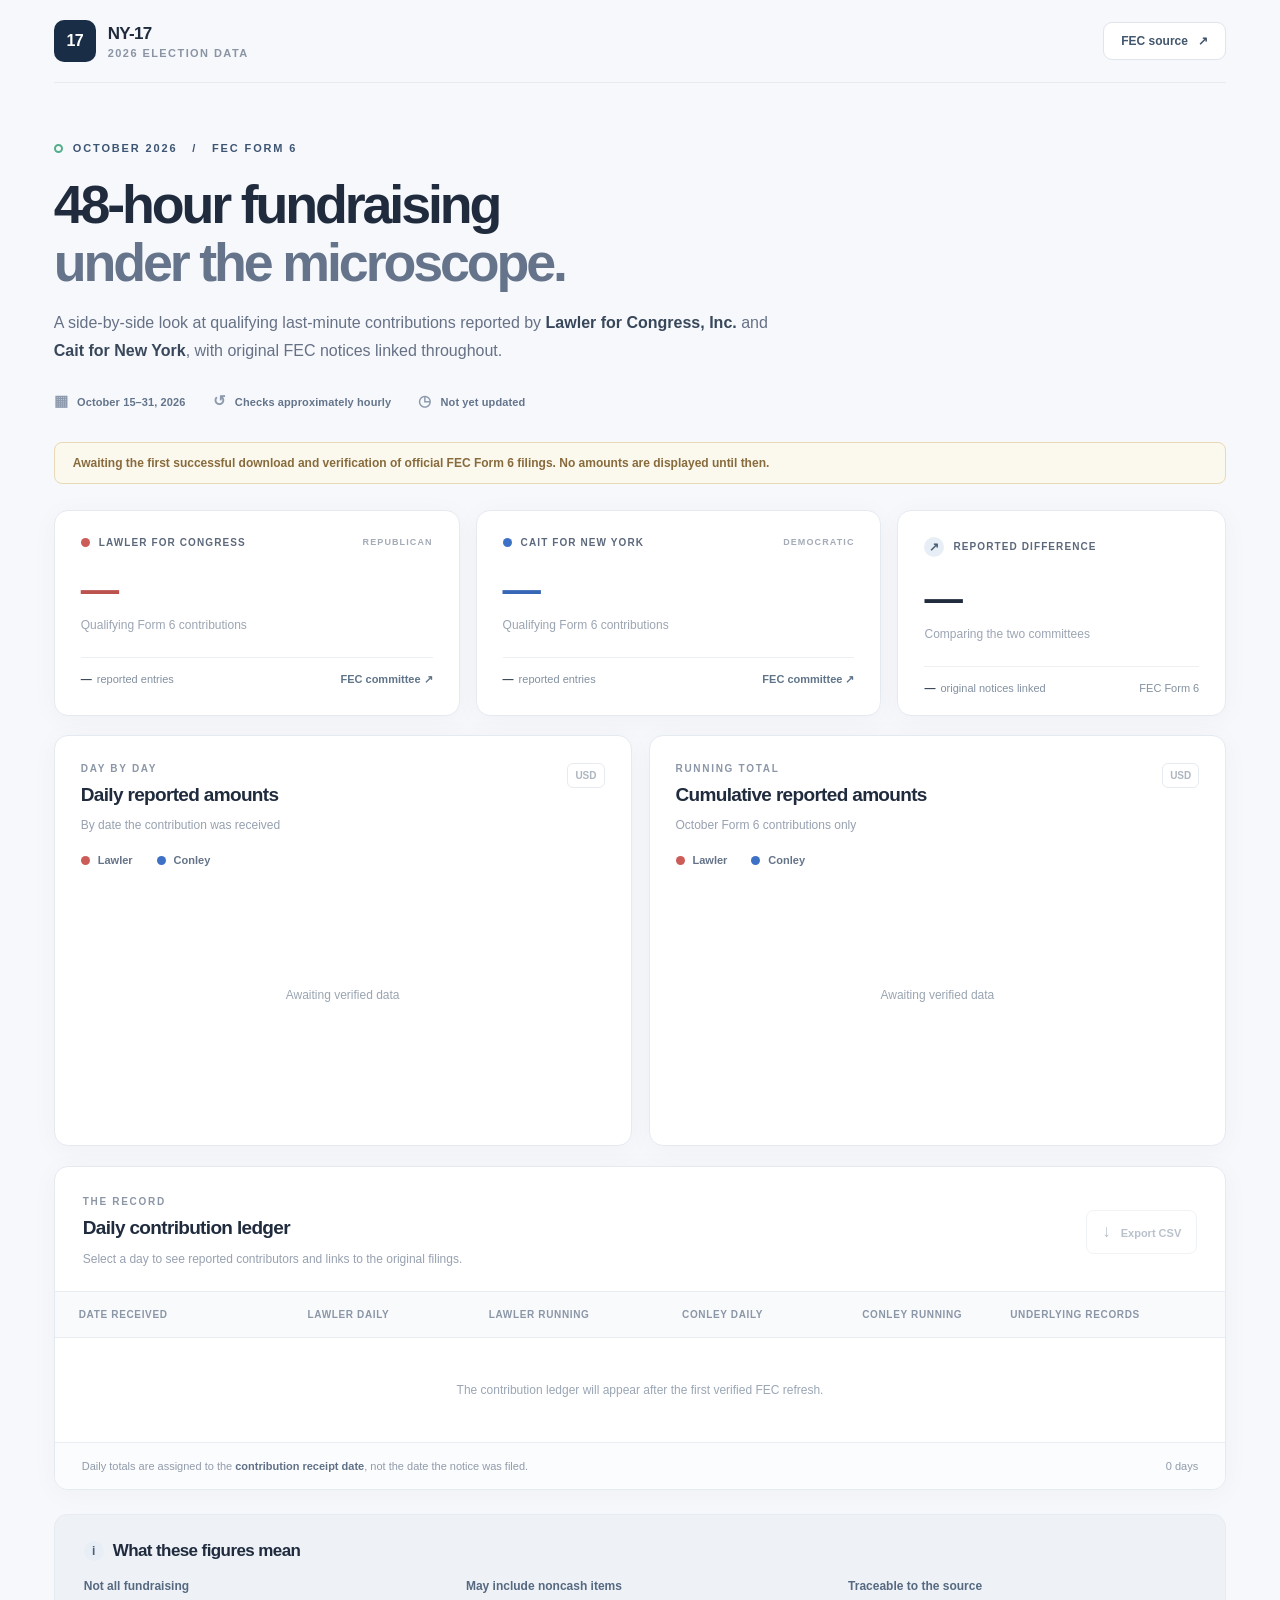
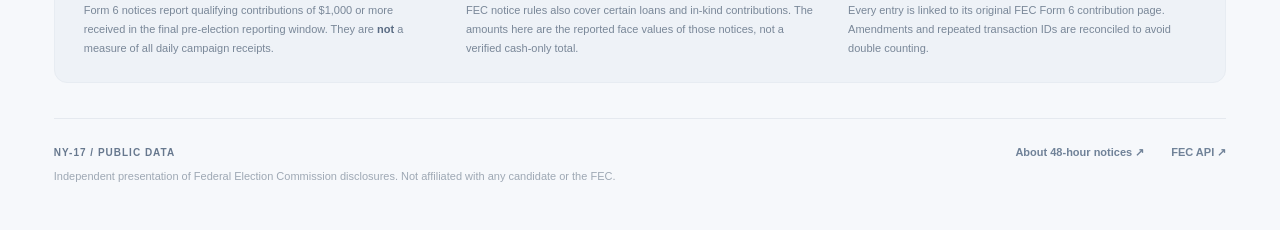
==== index.html @ c9214606 "Publish NY-17 FEC 48-hour contribution dashboard and hourly update workflow" ====
<!doctype html>
<html lang="en">
<head>
  <meta charset="utf-8">
  <meta name="viewport" content="width=device-width, initial-scale=1">
  <meta name="theme-color" content="#f6f7fa">
  <meta name="description" content="Compare October 2026 FEC 48-hour contribution notices filed by Lawler for Congress and Cait for New York. Daily and cumulative totals with sources.">
  <title>NY-17 | 48-Hour Fundraising Tracker</title>
  <link rel="stylesheet" href="./assets/styles.css">
  <script defer src="./assets/app.js"></script>
</head>
<body>
  <div class="page">
    <header class="topbar">
      <div class="brand"><span class="brand-mark" aria-hidden="true">17</span><div><strong>NY-17</strong><span>2026 Election Data</span></div></div>
      <a class="header-link" href="https://www.fec.gov/data/filings/?data_type=efiling" target="_blank" rel="noopener noreferrer">FEC source <span aria-hidden="true">↗</span></a>
    </header>
    <main>
      <div class="hero">
        <div class="eyebrow"><span class="eyebrow-dot"></span> OCTOBER 2026 &nbsp; / &nbsp; FEC FORM 6</div>
        <h1>48-hour fundraising<br><em>under the microscope.</em></h1>
        <p class="hero-sub">A side-by-side look at qualifying last-minute contributions reported by <strong>Lawler for Congress, Inc.</strong> and <strong>Cait for New York</strong>, with original FEC notices linked throughout.</p>
        <div class="hero-details"><span><span class="micro-icon">▦</span> October 15–31, 2026</span><span><span class="micro-icon">↺</span> Checks approximately hourly</span><span id="last-updated"><span class="micro-icon">◷</span> Not yet updated</span></div>
      </div>
      <section id="status" class="status status-pending" role="status" aria-live="polite">Connecting to published FEC filing data…</section>
      <section class="summary" aria-label="Reported totals">
        <article class="metric-card lawler">
          <div class="metric-top"><span class="person-mark mark-lawler" aria-hidden="true"></span><span>LAWLER FOR CONGRESS</span><span class="metric-type">REPUBLICAN</span></div>
          <div class="metric-value" id="lawler-total">—</div>
          <div class="metric-note">Qualifying Form 6 contributions</div>
          <div class="metric-bottom"><strong id="lawler-count">—</strong> reported entries <span class="metric-rule"></span> <a href="https://www.fec.gov/data/committee/C00815415/?tab=filings" target="_blank" rel="noopener noreferrer">FEC committee ↗</a></div>
        </article>
        <article class="metric-card conley">
          <div class="metric-top"><span class="person-mark mark-conley" aria-hidden="true"></span><span>CAIT FOR NEW YORK</span><span class="metric-type">DEMOCRATIC</span></div>
          <div class="metric-value" id="conley-total">—</div>
          <div class="metric-note">Qualifying Form 6 contributions</div>
          <div class="metric-bottom"><strong id="conley-count">—</strong> reported entries <span class="metric-rule"></span> <a href="https://www.fec.gov/data/committee/C00900431/?tab=filings" target="_blank" rel="noopener noreferrer">FEC committee ↗</a></div>
        </article>
        <article class="metric-card compare">
          <div class="metric-top"><span class="tiny-badge">↗</span><span>REPORTED DIFFERENCE</span></div>
          <div class="metric-value" id="difference">—</div>
          <div class="metric-note" id="difference-note">Comparing the two committees</div>
          <div class="metric-bottom"><strong id="notice-count">—</strong> original notices linked <span class="metric-rule"></span><span>FEC Form 6</span></div>
        </article>
      </section>
      <section class="charts" aria-label="Fundraising charts">
        <article class="chart-panel">
          <div class="panel-head"><div><div class="panel-kicker">DAY BY DAY</div><h2>Daily reported amounts</h2><p>By date the contribution was received</p></div><span class="chart-unit">USD</span></div>
          <div class="legend"><span><i class="legend-dot lawler-dot"></i>Lawler</span><span><i class="legend-dot conley-dot"></i>Conley</span></div>
          <div id="daily-chart" class="chart-host" role="img" aria-label="Grouped bar chart of daily reported contributions"><span class="chart-empty">Awaiting verified data</span></div>
        </article>
        <article class="chart-panel">
          <div class="panel-head"><div><div class="panel-kicker">RUNNING TOTAL</div><h2>Cumulative reported amounts</h2><p>October Form 6 contributions only</p></div><span class="chart-unit">USD</span></div>
          <div class="legend"><span><i class="legend-dot lawler-dot"></i>Lawler</span><span><i class="legend-dot conley-dot"></i>Conley</span></div>
          <div id="cumulative-chart" class="chart-host" role="img" aria-label="Line chart of cumulative reported contributions"><span class="chart-empty">Awaiting verified data</span></div>
        </article>
      </section>
      <section class="ledger">
        <div class="ledger-head"><div><div class="panel-kicker">THE RECORD</div><h2>Daily contribution ledger</h2><p>Select a day to see reported contributors and links to the original filings.</p></div><button class="export-button" type="button" id="download-csv" disabled><span aria-hidden="true">↓</span> Export CSV</button></div>
        <div class="table-scroll"><table>
          <thead><tr><th scope="col">Date received</th><th scope="col" class="right">Lawler daily</th><th scope="col" class="right">Lawler running</th><th scope="col" class="right">Conley daily</th><th scope="col" class="right">Conley running</th><th scope="col">Underlying records</th></tr></thead>
          <tbody id="daily-table"><tr><td colspan="6" class="table-pending">The contribution ledger will appear after the first verified FEC refresh.</td></tr></tbody>
        </table></div>
        <div class="table-foot"><span>Daily totals are assigned to the <strong>contribution receipt date</strong>, not the date the notice was filed.</span><span id="row-count">0 days</span></div>
      </section>
      <section class="explainer">
        <div class="explainer-heading"><span class="tiny-badge">i</span><h2>What these figures mean</h2></div>
        <div class="explainer-grid">
          <div><h3>Not all fundraising</h3><p>Form 6 notices report qualifying contributions of $1,000 or more received in the final pre-election reporting window. They are <strong>not</strong> a measure of all daily campaign receipts.</p></div>
          <div><h3>May include noncash items</h3><p>FEC notice rules also cover certain loans and in-kind contributions. The amounts here are the reported face values of those notices, not a verified cash-only total.</p></div>
          <div><h3>Traceable to the source</h3><p>Every entry is linked to its original FEC Form 6 contribution page. Amendments and repeated transaction IDs are reconciled to avoid double counting.</p></div>
        </div>
      </section>
      <div id="data-warnings" class="warnings" hidden></div>
    </main>
    <footer class="footer"><div><strong>NY-17 / PUBLIC DATA</strong><p>Independent presentation of Federal Election Commission disclosures. Not affiliated with any candidate or the FEC.</p></div><div class="footer-links"><a href="https://www.fec.gov/help-candidates-and-committees/filing-reports/reporting-48-hour-notices/" target="_blank" rel="noopener noreferrer">About 48-hour notices ↗</a><a href="https://api.open.fec.gov/developers/" target="_blank" rel="noopener noreferrer">FEC API ↗</a></div></footer>
  </div>
  <dialog id="details-dialog" class="details-dialog" aria-labelledby="dialog-title"><div class="dialog-top"><div><div class="panel-kicker">CONTRIBUTION DETAILS</div><h2 id="dialog-title">October contributions</h2><p id="dialog-summary"></p></div><button type="button" class="close-button" id="close-dialog" aria-label="Close contribution details">×</button></div><div class="dialog-body" id="dialog-body"></div><div class="dialog-footer">Source: FEC Form 6 / F65. Donor mailing addresses are intentionally omitted.</div></dialog>
</body>
</html>
---- assets/styles.css ----
:root { --ink:#202c3e; --sub:#667186; --muted:#8993a2; --line:#e5eaf1; --bg:#f6f8fb; --paper:#fff; --red:#cb5c58; --blue:#3d71c6; --shadow:0 4px 28px rgba(22,38,65,.035); font-family:Inter, -apple-system,BlinkMacSystemFont,"Segoe UI",Arial,sans-serif; }
* { box-sizing:border-box }
html { scroll-behavior:smooth }
body { margin:0; background:var(--bg); color:var(--ink); -webkit-font-smoothing:antialiased }
a { color:inherit; text-decoration:none }
a:hover { text-decoration:underline }
button { font:inherit; cursor:pointer }
button:focus-visible,a:focus-visible { outline:3px solid #f9b852; outline-offset:3px }
.page { max-width:1440px; margin:0 auto; padding:0 4.2% }
.topbar { height:83px; border-bottom:1px solid #e7eaf0; display:flex; justify-content:space-between; align-items:center }
.brand { display:flex; align-items:center; gap:12px }
.brand-mark { background:#192e46; color:white; font-weight:800; width:42px; height:42px; display:grid; place-items:center; border-radius:10px; font-size:16px; letter-spacing:-.04em }
.brand div { display:flex; flex-direction:column; gap:3px }
.brand strong { font-size:17px; letter-spacing:-.04em }
.brand div span { color:#8a94a3; font-size:11px; font-weight:650; text-transform:uppercase; letter-spacing:.13em }
.header-link { border:1px solid #e0e5ec; border-radius:9px; background:#fff; padding:11px 17px; font-size:12px; font-weight:750; color:#42566c }
.header-link span { margin-left:7px }
.hero { padding:59px 0 32px }
.eyebrow { color:#3d5573; display:flex; align-items:center; font-weight:800; font-size:11px; letter-spacing:.17em }
.eyebrow-dot { display:inline-block; width:9px; height:9px; margin-right:10px; border:2px solid #52ad8a; border-radius:50% }
h1 { font-size:clamp(38px,4.2vw,62px); line-height:1.08; letter-spacing:-.058em; font-weight:850; margin:21px 0 18px; max-width:850px }
h1 em { font-style:normal; color:#65748a }
.hero-sub { color:var(--sub); font-size:16px; line-height:1.77; max-width:730px; margin:0 }
.hero-sub strong { color:#38475a; font-weight:700 }
.hero-details { display:flex; gap:27px; flex-wrap:wrap; margin-top:26px; font-size:11px; font-weight:720; color:#63748b; letter-spacing:.01em }
.micro-icon { color:#8d9aae; font-size:15px; margin-right:6px }
.status { padding:13px 18px; border-radius:8px; font-size:12px; font-weight:650; margin-bottom:26px }
.status-pending { border:1px solid #e9d9b6; background:#fbf8ed; color:#886b3d }
.status-good { border:1px solid #dceadf; background:#f2faf3; color:#3c7053 }
.status-error { border:1px solid #f0d1ce; background:#fdf3f2; color:#ad4943 }
.summary { display:grid; grid-template-columns:1fr 1fr .81fr; gap:16px }
.metric-card { background:var(--paper); border:1px solid var(--line); box-shadow:var(--shadow); padding:26px 26px 21px; border-radius:14px; min-width:0 }
.metric-top { display:flex; align-items:center; gap:9px; letter-spacing:.11em; font-size:10px; font-weight:800; color:#5c687b; white-space:nowrap }
.person-mark { width:9px; height:9px; border-radius:50%; display:block; flex:none }
.mark-lawler,.lawler-dot { background:var(--red) }
.mark-conley,.conley-dot { background:var(--blue) }
.metric-type { margin-left:auto; font-size:9px; color:#a4abb6 }
.metric-value { margin-top:17px; font-size:clamp(28px,3vw,42px); letter-spacing:-.06em; line-height:1.3; font-weight:810; font-variant-numeric:tabular-nums }
.metric-card.lawler .metric-value { color:#bb524d }
.metric-card.conley .metric-value { color:#3866b6 }
.metric-note { color:#9ca5b3; font-size:12px; margin-top:3px }
.metric-bottom { border-top:1px solid #edf0f3; display:flex; align-items:center; gap:5px; margin-top:25px; padding-top:15px; color:#8290a0; font-size:11px; white-space:nowrap }
.metric-bottom strong { color:#3a4657 }
.metric-bottom a { color:#607489; font-weight:700 }
.metric-rule { flex:1 }
.tiny-badge { background:#e8eef5; color:#4a6078; width:20px; height:20px; border-radius:50%; font-size:12px; display:inline-grid; place-items:center; font-weight:750; letter-spacing:0 }
.charts { display:grid; grid-template-columns:1fr 1fr; gap:17px; margin-top:19px }
.chart-panel,.ledger { background:#fff; border:1px solid var(--line); border-radius:14px; box-shadow:var(--shadow) }
.chart-panel { padding:27px 26px 14px; overflow:hidden }
.panel-head { display:flex; align-items:flex-start; justify-content:space-between; gap:10px }
.panel-kicker { font-size:10px; font-weight:800; color:#8b96a6; letter-spacing:.17em; margin-bottom:9px }
h2 { font-size:19px; letter-spacing:-.035em; margin:0; line-height:1.3 }
.panel-head p,.ledger-head p { font-size:12px; color:#97a1b0; margin:9px 0 0; line-height:1.5 }
.chart-unit { color:#adb5bf; font-size:10px; font-weight:800; border:1px solid #e6ebf1; padding:6px 7px; border-radius:6px }
.legend { display:flex; gap:24px; align-items:center; margin-top:20px; margin-bottom:5px; font-size:11px; font-weight:700; color:#647388 }
.legend span { display:inline-flex; align-items:center; gap:8px }
.legend-dot { width:9px; height:9px; border-radius:50%; display:inline-block }
.chart-host { width:100%; height:260px; min-width:0; position:relative }
.chart-host svg { height:100%; width:100%; display:block; overflow:visible }
.chart-empty { position:absolute; top:45%; left:0; width:100%; text-align:center; color:#9aa5b1; font-size:12px }
.chart-axis { fill:#929dad; font-size:11px; font-weight:600 }
.chart-grid { stroke:#e9eef4; stroke-width:1 }
.chart-bar { transition:opacity .15s; cursor:help }
.chart-bar:hover { opacity:.72 }
.chart-dot { cursor:help; transition:r .15s }
.chart-dot:hover { r:7 }
.ledger { margin-top:20px; overflow:hidden }
.ledger-head { padding:29px 28px 23px; display:flex; justify-content:space-between; align-items:center; gap:14px }
.export-button { border:1px solid #dbe2ea; background:#fff; color:#536780; border-radius:8px; padding:11px 15px; font-size:11px; font-weight:750; white-space:nowrap }
.export-button span { padding-right:7px; font-size:17px }
.export-button:disabled { opacity:.4; cursor:not-allowed }
.table-scroll { width:100%; overflow-x:auto }
table { width:100%; border-collapse:collapse; min-width:820px; font-size:12px; font-variant-numeric:tabular-nums }
thead { background:#f8fafc }
th { text-align:left; color:#8b96a6; font-size:10px; font-weight:800; text-transform:uppercase; letter-spacing:.065em; padding:17px 24px; white-space:nowrap; border-top:1px solid #e9edf2; border-bottom:1px solid #e9edf2 }
th.right,td.right { text-align:right }
td { border-bottom:1px solid #f0f2f5; padding:14px 24px; color:#4b5a6a; white-space:nowrap }
tr:last-child td { border-bottom:none }
tr:hover td { background:#fbfcfe }
.date-cell { font-weight:750; color:#3a4b62 }
.lawler-cell { color:#bc5c56; font-weight:760 }
.conley-cell { color:#4275c4; font-weight:760 }
.cum-cell { font-weight:670 }
.detail-link { font-size:11px; border:0; background:#edf2f9; border-radius:6px; color:#546c88; padding:6px 8px; font-weight:750; margin-right:5px }
.detail-link:hover { background:#dae5f3 }
.detail-link:disabled { background:transparent; color:#abb4bf; cursor:not-allowed }
.table-pending { text-align:center; padding:45px; color:#9aa6b5 }
.table-foot { padding:17px 27px; border-top:1px solid #e9edf2; background:#fbfcfe; display:flex; justify-content:space-between; gap:12px; font-size:11px; color:#919ba9 }
.table-foot strong { color:#607187 }
.explainer { margin:24px 0 35px; padding:25px 29px; border:1px solid #e7ecf2; background:#eef2f7; border-radius:13px }
.explainer-heading { display:flex; align-items:center; gap:9px }
.explainer-heading h2 { font-size:17px }
.explainer-grid { display:grid; grid-template-columns:repeat(3,1fr); gap:34px; padding-top:17px }
.explainer-grid h3 { margin:0 0 8px; font-size:12px; color:#566981; font-weight:780 }
.explainer-grid p { margin:0; line-height:1.7; font-size:11px; color:#798798 }
.explainer-grid strong { color:#596b83 }
.warnings { margin:0 0 30px; padding:14px 18px; border-radius:9px; background:#fff7ec; border:1px solid #f1dcb8; color:#8c6834; font-size:12px; line-height:1.6 }
.footer { border-top:1px solid #e5e9ef; display:flex; justify-content:space-between; padding:27px 0 44px; gap:20px; font-size:11px }
.footer strong { color:#67788e; font-size:10px; letter-spacing:.1em }
.footer p { margin:10px 0 0; color:#9ea8b4; max-width:570px; line-height:1.6 }
.footer-links { display:flex; gap:27px; font-weight:700; color:#708298; align-items:flex-start }
.details-dialog { width:min(720px,calc(100% - 30px)); max-height:min(85vh,900px); padding:0; border:1px solid #d8dfe7; border-radius:16px; box-shadow:0 26px 85px rgba(10,24,43,.26); color:var(--ink) }
.details-dialog::backdrop { background:rgba(18,32,50,.51) }
.dialog-top { padding:27px 29px 20px; border-bottom:1px solid var(--line); display:flex; justify-content:space-between; gap:14px }
.dialog-top h2 { font-size:24px }
.dialog-top p { color:#8492a2; font-size:12px; margin-bottom:0 }
.close-button { width:34px; height:34px; border-radius:50%; border:0; background:#f0f3f7; color:#62748a; font-size:22px }
.dialog-body { max-height:57vh; overflow-y:auto; padding:8px 29px 20px }
.dialog-row { padding:15px 0; border-bottom:1px solid #edf0f4; display:flex; justify-content:space-between; gap:20px; align-items:center }
.dialog-row strong { display:block; font-size:13px }
.dialog-row span { display:block; font-size:11px; color:#9ba4b0; margin-top:5px }
.dialog-amount { text-align:right; font-size:15px; font-weight:770; white-space:nowrap }
.dialog-amount a { display:block; font-size:11px; margin-top:7px; color:#547aa6; font-weight:650 }
.dialog-footer { padding:14px 29px 20px; background:#f8fafc; color:#8a99a7; font-size:11px; border-top:1px solid #e8edf1 }
@media (max-width:1110px) { .summary { grid-template-columns:1fr 1fr } .metric-card.compare { grid-column:1 / -1 } .charts { grid-template-columns:1fr } .chart-host { height:310px } }
@media (max-width:680px) { .page { padding:0 17px } .topbar { height:68px } .brand div span { font-size:9px } .hero { padding:37px 0 24px } .hero-sub { font-size:14px } .hero-details { gap:12px; flex-direction:column; margin-top:19px } .summary { grid-template-columns:1fr } .metric-card.compare { grid-column:auto } .metric-card { padding:23px 21px 18px } .charts { margin-top:14px } .chart-panel { padding:21px 13px 9px } .chart-host { height:240px } .panel-head { padding:0 8px } .legend { margin-left:8px } .ledger-head { padding:23px 18px; align-items:start } .ledger-head h2 { font-size:18px } .export-button { padding:8px } .table-foot { padding:15px 18px; flex-direction:column } .explainer { padding:22px 20px } .explainer-grid { grid-template-columns:1fr; gap:18px } .footer { flex-direction:column } .footer-links { flex-wrap:wrap; gap:14px } }
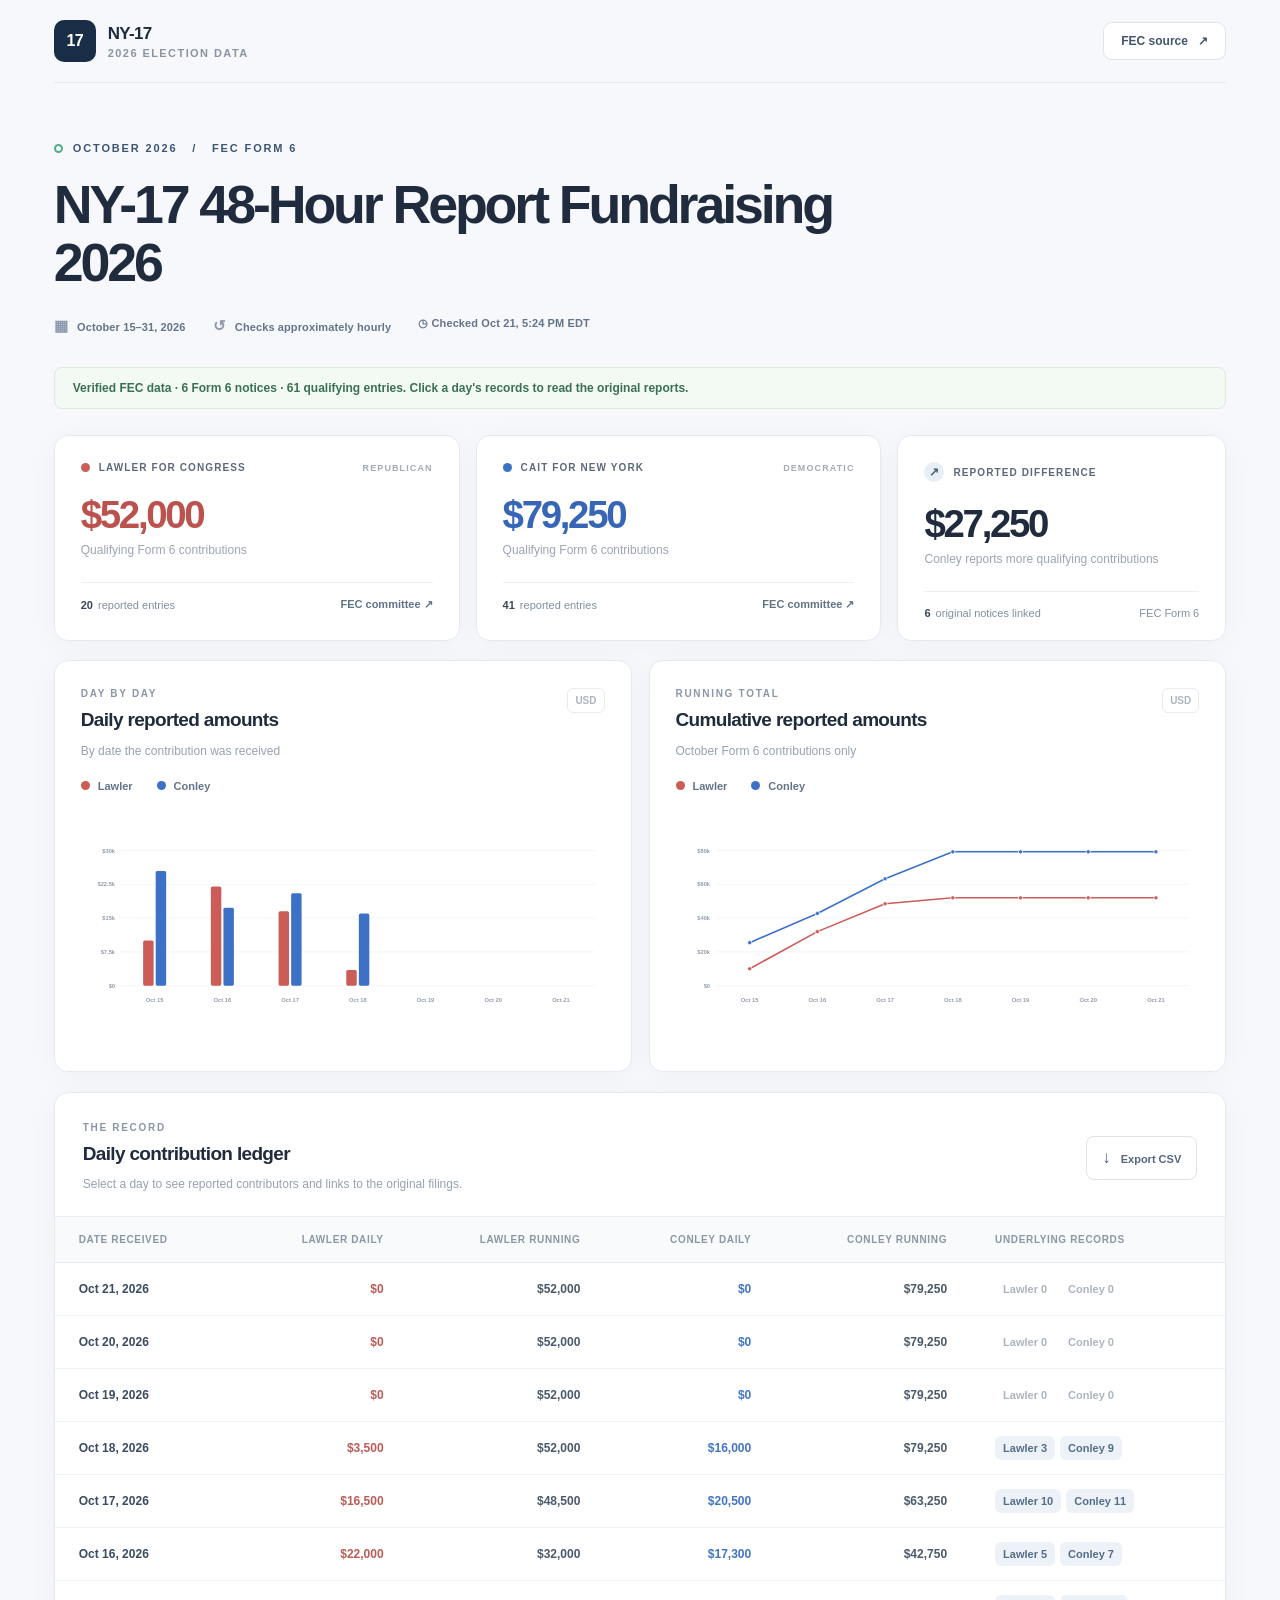
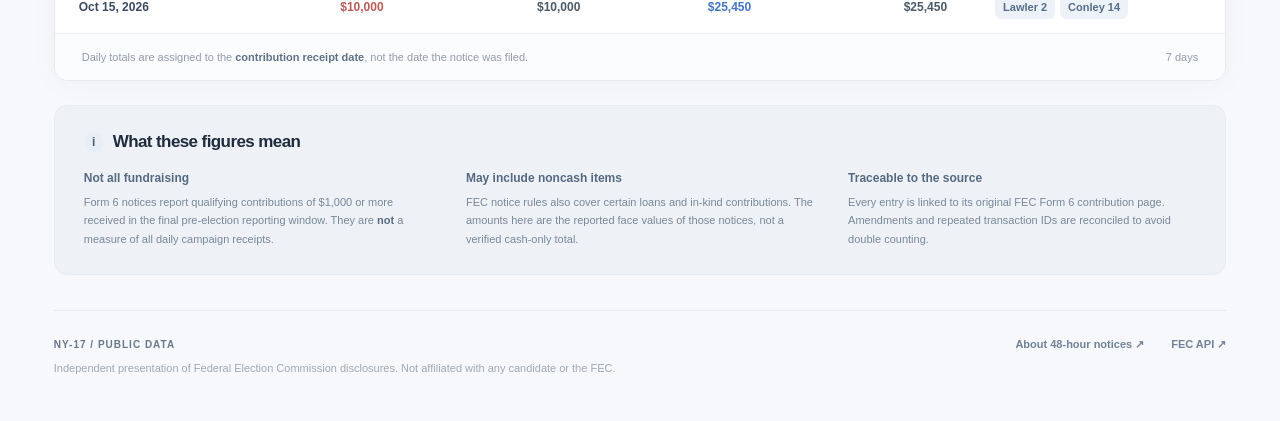
==== commit 2da1b223: "Update dashboard headline to NY-17 48-Hour Report Fundraising 2026" ====
--- a/index.html
+++ b/index.html
@@ -18,8 +18,7 @@
     <main>
       <div class="hero">
         <div class="eyebrow"><span class="eyebrow-dot"></span> OCTOBER 2026 &nbsp; / &nbsp; FEC FORM 6</div>
-        <h1>48-hour fundraising<br><em>under the microscope.</em></h1>
-        <p class="hero-sub">A side-by-side look at qualifying last-minute contributions reported by <strong>Lawler for Congress, Inc.</strong> and <strong>Cait for New York</strong>, with original FEC notices linked throughout.</p>
+        <h1>NY-17 48-Hour Report Fundraising 2026</h1>
         <div class="hero-details"><span><span class="micro-icon">▦</span> October 15–31, 2026</span><span><span class="micro-icon">↺</span> Checks approximately hourly</span><span id="last-updated"><span class="micro-icon">◷</span> Not yet updated</span></div>
       </div>
       <section id="status" class="status status-pending" role="status" aria-live="polite">Connecting to published FEC filing data…</section>
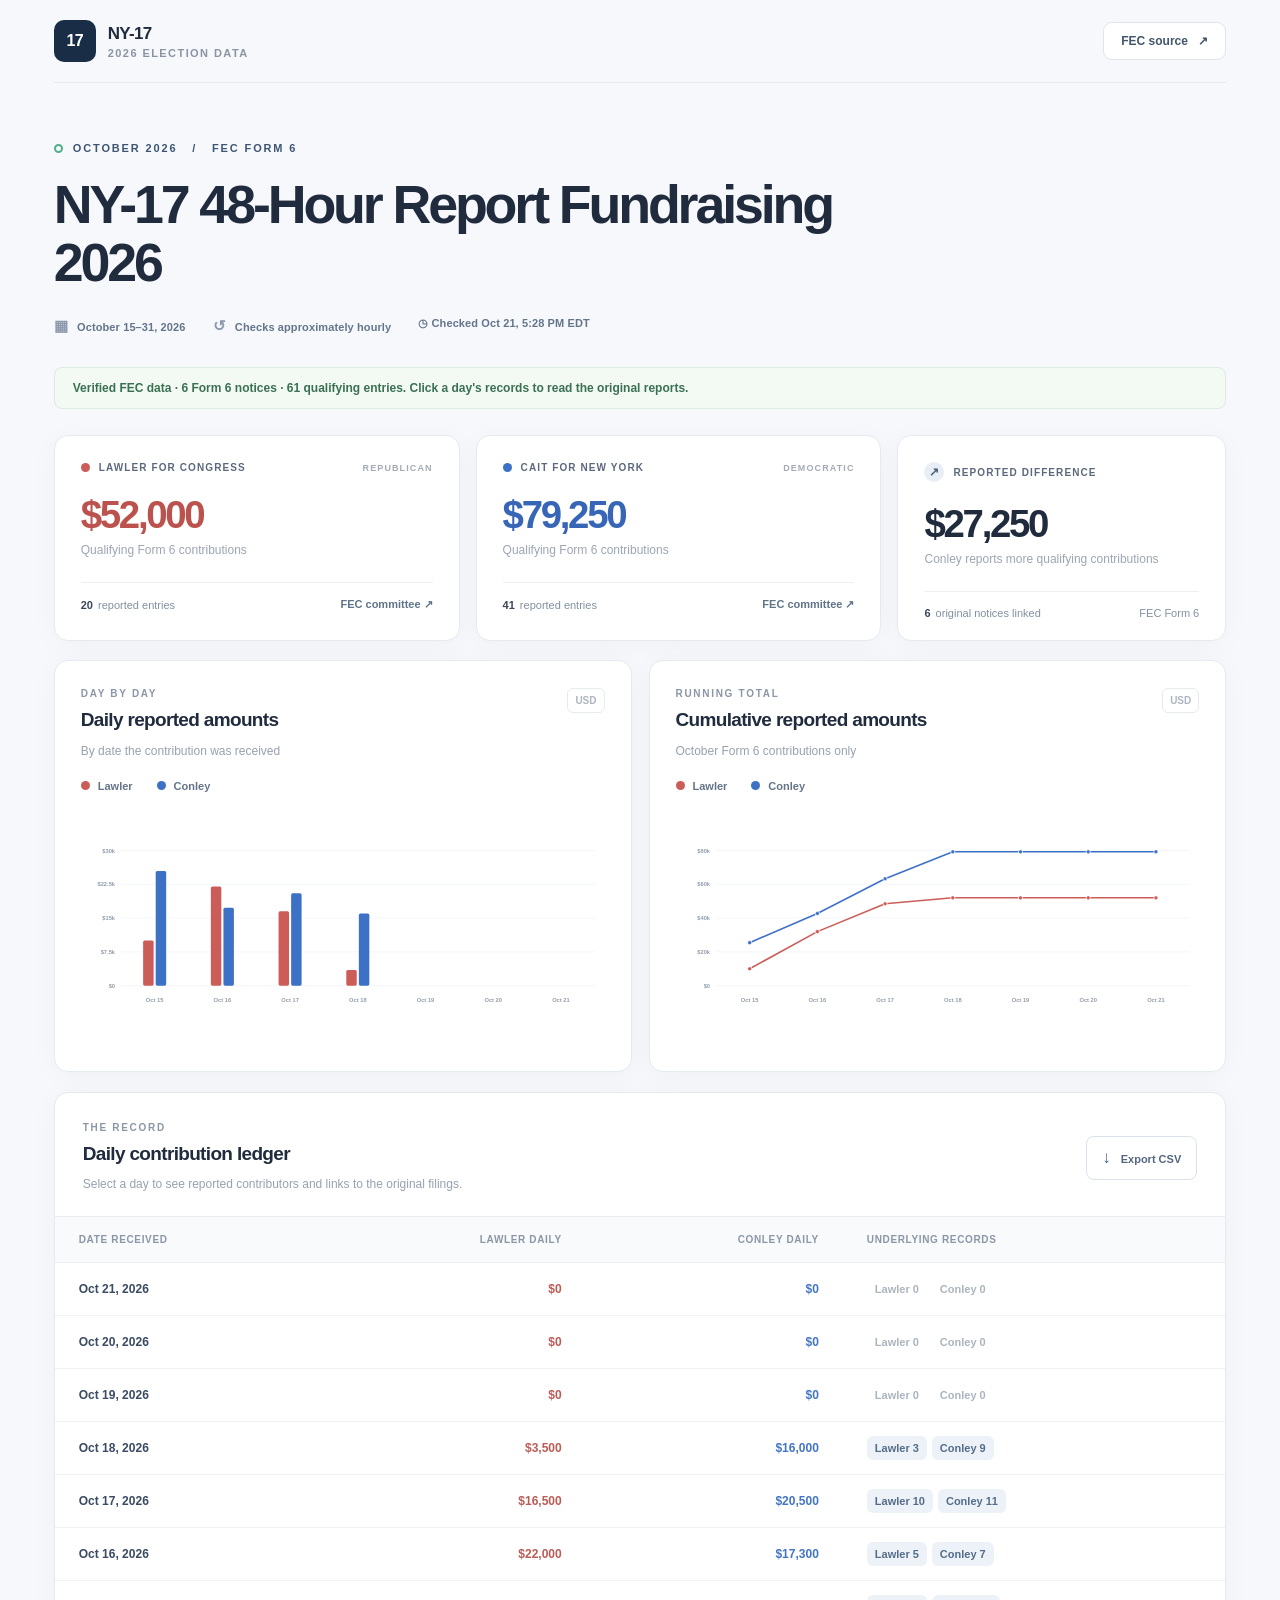
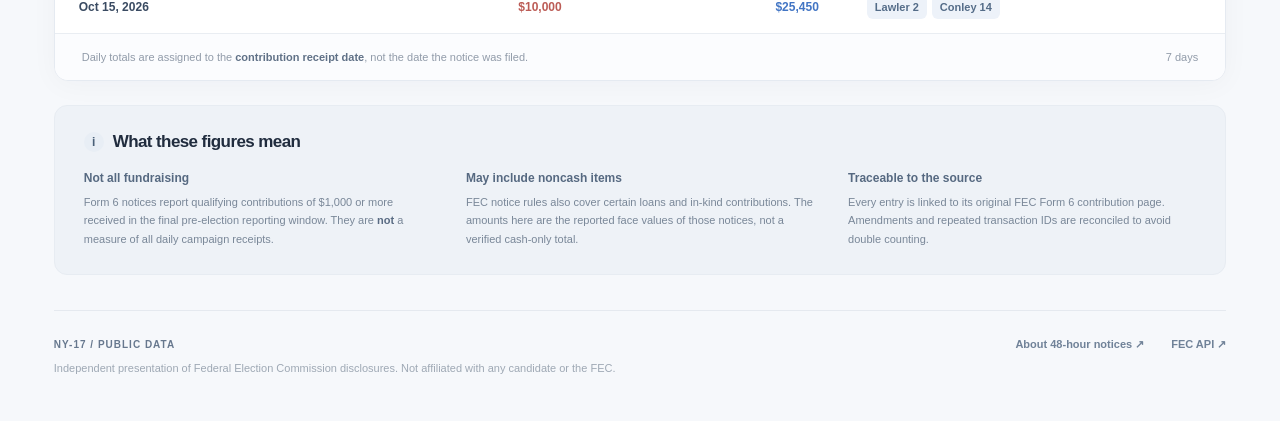
==== commit bdfd51f8: "Remove running total columns from daily contribution ledger" ====
--- a/index.html
+++ b/index.html
@@ -57,8 +57,8 @@
       <section class="ledger">
         <div class="ledger-head"><div><div class="panel-kicker">THE RECORD</div><h2>Daily contribution ledger</h2><p>Select a day to see reported contributors and links to the original filings.</p></div><button class="export-button" type="button" id="download-csv" disabled><span aria-hidden="true">↓</span> Export CSV</button></div>
         <div class="table-scroll"><table>
-          <thead><tr><th scope="col">Date received</th><th scope="col" class="right">Lawler daily</th><th scope="col" class="right">Lawler running</th><th scope="col" class="right">Conley daily</th><th scope="col" class="right">Conley running</th><th scope="col">Underlying records</th></tr></thead>
-          <tbody id="daily-table"><tr><td colspan="6" class="table-pending">The contribution ledger will appear after the first verified FEC refresh.</td></tr></tbody>
+          <thead><tr><th scope="col">Date received</th><th scope="col" class="right">Lawler daily</th><th scope="col" class="right">Conley daily</th><th scope="col">Underlying records</th></tr></thead>
+          <tbody id="daily-table"><tr><td colspan="4" class="table-pending">The contribution ledger will appear after the first verified FEC refresh.</td></tr></tbody>
         </table></div>
         <div class="table-foot"><span>Daily totals are assigned to the <strong>contribution receipt date</strong>, not the date the notice was filed.</span><span id="row-count">0 days</span></div>
       </section>
--- a/assets/styles.css
+++ b/assets/styles.css
@@ -70,7 +70,7 @@
 .export-button span { padding-right:7px; font-size:17px }
 .export-button:disabled { opacity:.4; cursor:not-allowed }
 .table-scroll { width:100%; overflow-x:auto }
-table { width:100%; border-collapse:collapse; min-width:820px; font-size:12px; font-variant-numeric:tabular-nums }
+table { width:100%; border-collapse:collapse; min-width:620px; font-size:12px; font-variant-numeric:tabular-nums }
 thead { background:#f8fafc }
 th { text-align:left; color:#8b96a6; font-size:10px; font-weight:800; text-transform:uppercase; letter-spacing:.065em; padding:17px 24px; white-space:nowrap; border-top:1px solid #e9edf2; border-bottom:1px solid #e9edf2 }
 th.right,td.right { text-align:right }
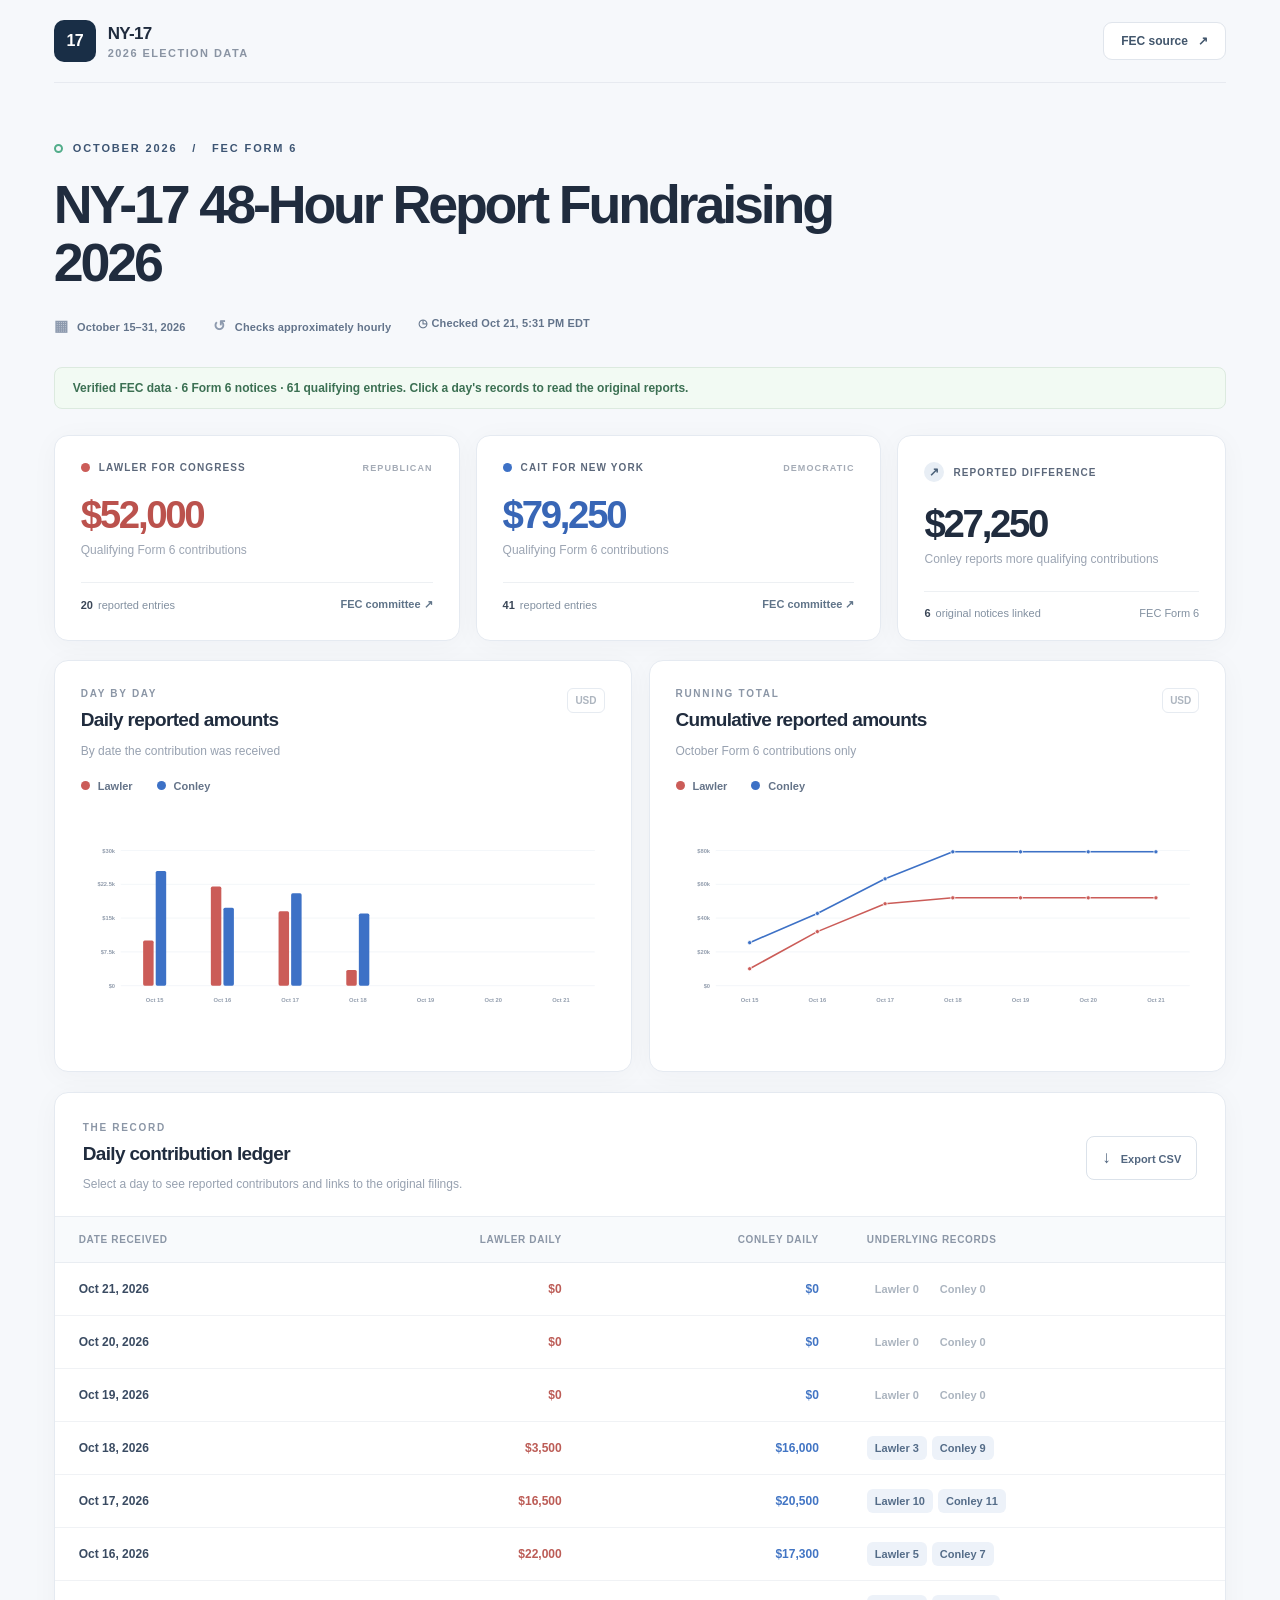
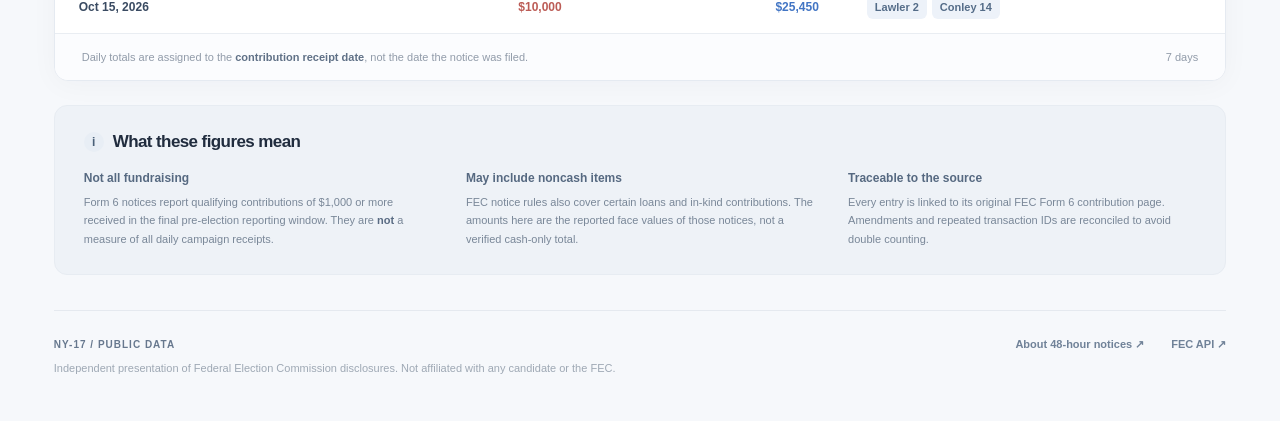
==== commit 575190b9: "Show FEC-reported employer and occupation for individual donors; backfill archived Form 6 disclosure" ====
--- a/index.html
+++ b/index.html
@@ -6,8 +6,8 @@
   <meta name="theme-color" content="#f6f7fa">
   <meta name="description" content="Compare October 2026 FEC 48-hour contribution notices filed by Lawler for Congress and Cait for New York. Daily and cumulative totals with sources.">
   <title>NY-17 | 48-Hour Fundraising Tracker</title>
-  <link rel="stylesheet" href="./assets/styles.css">
-  <script defer src="./assets/app.js"></script>
+  <link rel="stylesheet" href="./assets/styles.css?v=20261021-donor-employment">
+  <script defer src="./assets/app.js?v=20261021-donor-employment"></script>
 </head>
 <body>
   <div class="page">
--- a/assets/styles.css
+++ b/assets/styles.css
@@ -109,6 +109,10 @@
 .dialog-row { padding:15px 0; border-bottom:1px solid #edf0f4; display:flex; justify-content:space-between; gap:20px; align-items:center }
 .dialog-row strong { display:block; font-size:13px }
 .dialog-row span { display:block; font-size:11px; color:#9ba4b0; margin-top:5px }
+.dialog-row > div:first-child { min-width:0; }
+.donor-meta { margin-top:8px; font-size:11px; color:#738196; line-height:1.45; overflow-wrap:anywhere }
+.donor-meta-line + .donor-meta-line { margin-top:2px }
+.dialog-row .donor-meta-label { display:inline; font-size:inherit; color:#5b6d83; font-weight:750; margin-top:0 }
 .dialog-amount { text-align:right; font-size:15px; font-weight:770; white-space:nowrap }
 .dialog-amount a { display:block; font-size:11px; margin-top:7px; color:#547aa6; font-weight:650 }
 .dialog-footer { padding:14px 29px 20px; background:#f8fafc; color:#8a99a7; font-size:11px; border-top:1px solid #e8edf1 }
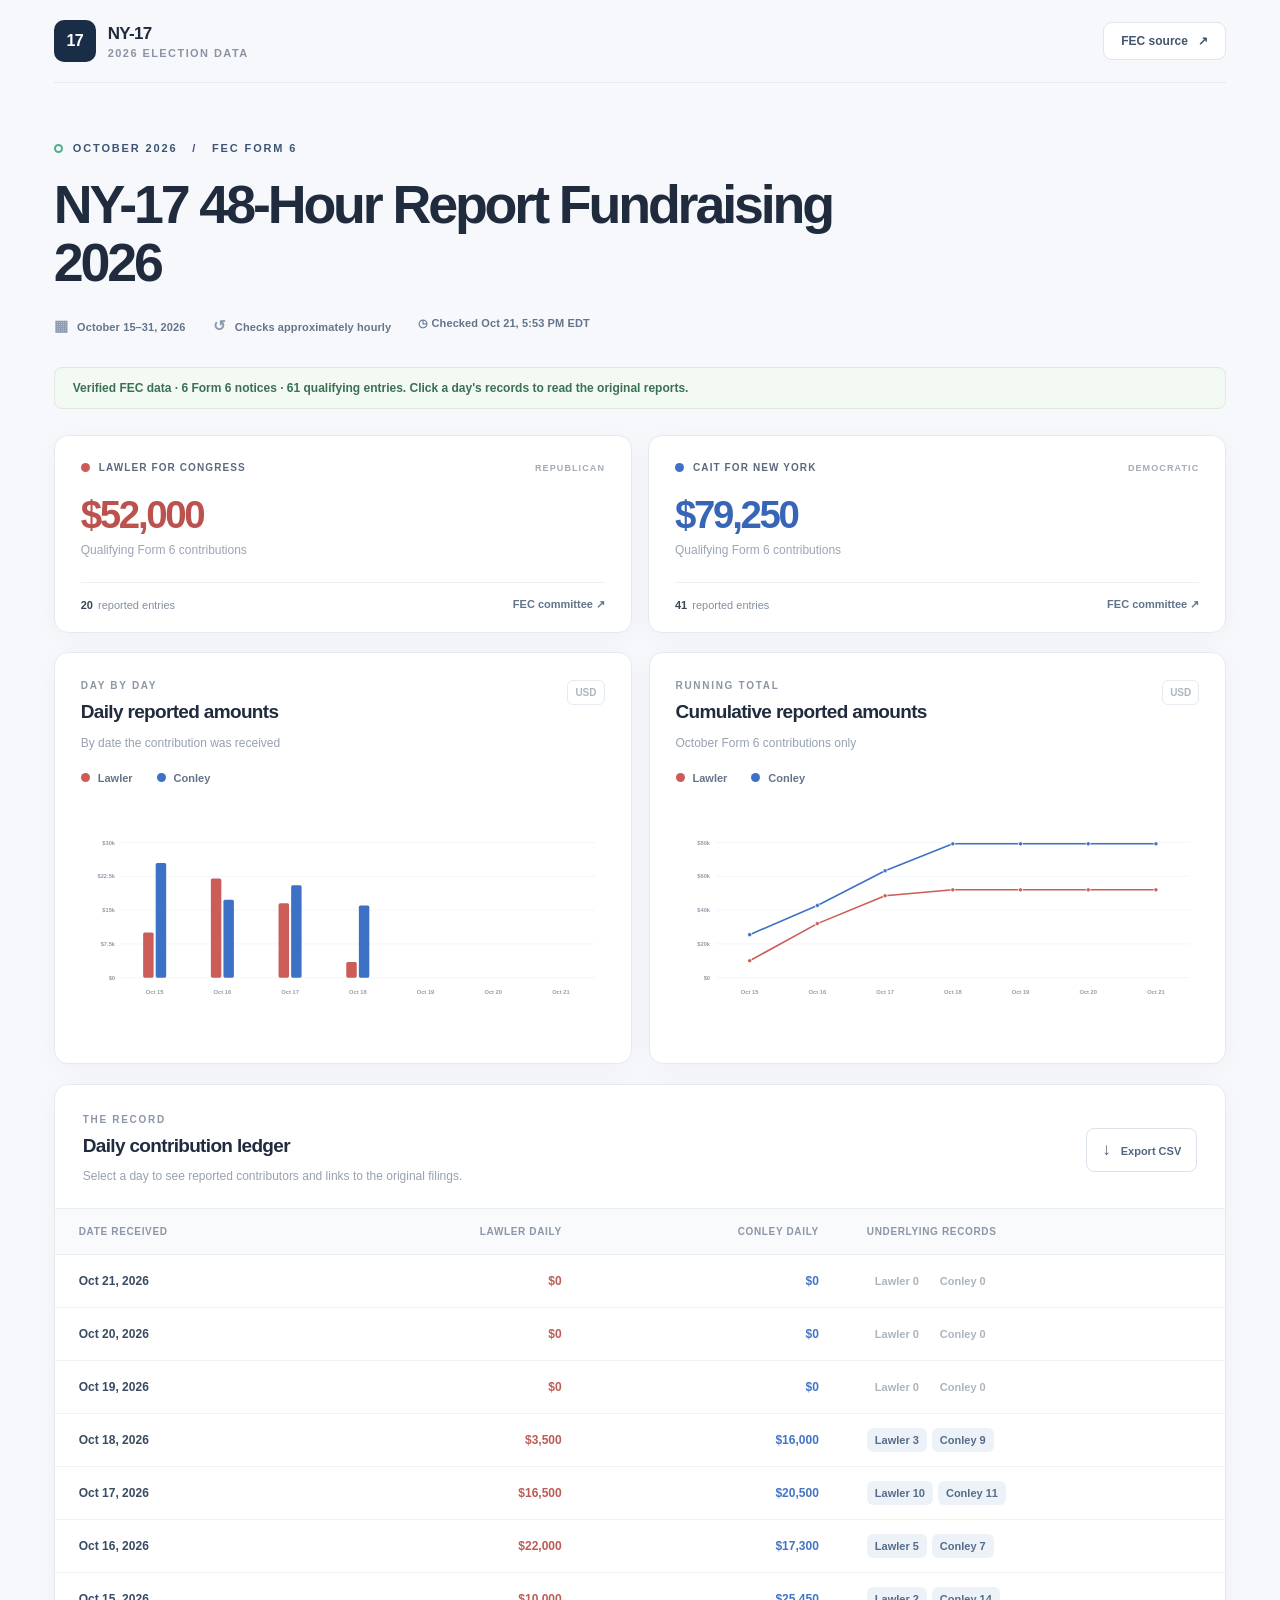
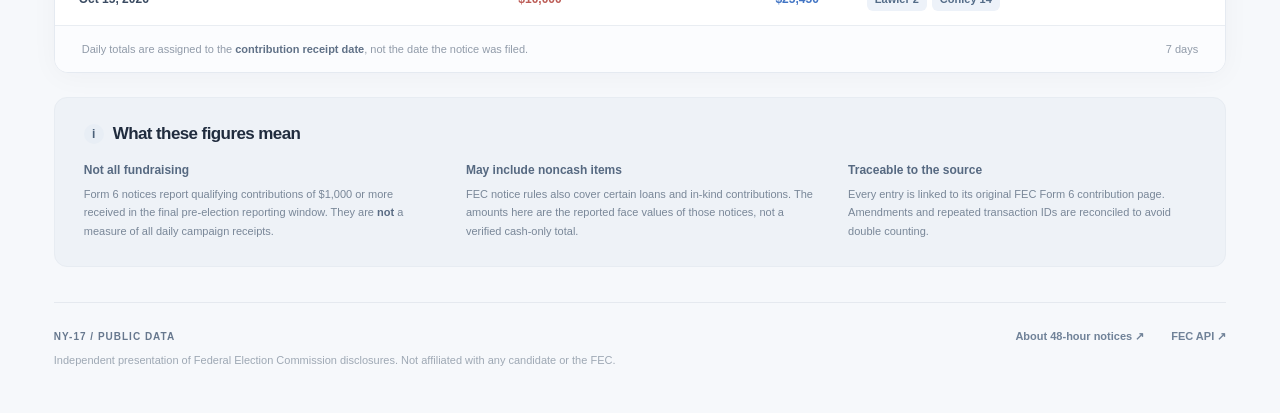
==== commit 3b6044d3: "Remove reported difference card from all nine district dashboards" ====
--- a/index.html
+++ b/index.html
@@ -6,8 +6,8 @@
   <meta name="theme-color" content="#f6f7fa">
   <meta name="description" content="Compare October 2026 FEC 48-hour contribution notices filed by Lawler for Congress and Cait for New York. Daily and cumulative totals with sources.">
   <title>NY-17 | 48-Hour Fundraising Tracker</title>
-  <link rel="stylesheet" href="./assets/styles.css?v=20261021-donor-employment">
-  <script defer src="./assets/app.js?v=20261021-donor-employment"></script>
+  <link rel="stylesheet" href="./assets/styles.css?v=20261021-hide-difference-v2">
+  <script defer src="./assets/app.js?v=20261021-hide-difference-v2"></script>
 </head>
 <body>
   <div class="page">
@@ -34,12 +34,6 @@
           <div class="metric-value" id="conley-total">—</div>
           <div class="metric-note">Qualifying Form 6 contributions</div>
           <div class="metric-bottom"><strong id="conley-count">—</strong> reported entries <span class="metric-rule"></span> <a href="https://www.fec.gov/data/committee/C00900431/?tab=filings" target="_blank" rel="noopener noreferrer">FEC committee ↗</a></div>
-        </article>
-        <article class="metric-card compare">
-          <div class="metric-top"><span class="tiny-badge">↗</span><span>REPORTED DIFFERENCE</span></div>
-          <div class="metric-value" id="difference">—</div>
-          <div class="metric-note" id="difference-note">Comparing the two committees</div>
-          <div class="metric-bottom"><strong id="notice-count">—</strong> original notices linked <span class="metric-rule"></span><span>FEC Form 6</span></div>
         </article>
       </section>
       <section class="charts" aria-label="Fundraising charts">
--- a/assets/styles.css
+++ b/assets/styles.css
@@ -28,7 +28,7 @@
 .status-pending { border:1px solid #e9d9b6; background:#fbf8ed; color:#886b3d }
 .status-good { border:1px solid #dceadf; background:#f2faf3; color:#3c7053 }
 .status-error { border:1px solid #f0d1ce; background:#fdf3f2; color:#ad4943 }
-.summary { display:grid; grid-template-columns:1fr 1fr .81fr; gap:16px }
+.summary { display:grid; grid-template-columns:repeat(2,minmax(0,1fr)); gap:16px }
 .metric-card { background:var(--paper); border:1px solid var(--line); box-shadow:var(--shadow); padding:26px 26px 21px; border-radius:14px; min-width:0 }
 .metric-top { display:flex; align-items:center; gap:9px; letter-spacing:.11em; font-size:10px; font-weight:800; color:#5c687b; white-space:nowrap }
 .person-mark { width:9px; height:9px; border-radius:50%; display:block; flex:none }
@@ -116,5 +116,5 @@
 .dialog-amount { text-align:right; font-size:15px; font-weight:770; white-space:nowrap }
 .dialog-amount a { display:block; font-size:11px; margin-top:7px; color:#547aa6; font-weight:650 }
 .dialog-footer { padding:14px 29px 20px; background:#f8fafc; color:#8a99a7; font-size:11px; border-top:1px solid #e8edf1 }
-@media (max-width:1110px) { .summary { grid-template-columns:1fr 1fr } .metric-card.compare { grid-column:1 / -1 } .charts { grid-template-columns:1fr } .chart-host { height:310px } }
-@media (max-width:680px) { .page { padding:0 17px } .topbar { height:68px } .brand div span { font-size:9px } .hero { padding:37px 0 24px } .hero-sub { font-size:14px } .hero-details { gap:12px; flex-direction:column; margin-top:19px } .summary { grid-template-columns:1fr } .metric-card.compare { grid-column:auto } .metric-card { padding:23px 21px 18px } .charts { margin-top:14px } .chart-panel { padding:21px 13px 9px } .chart-host { height:240px } .panel-head { padding:0 8px } .legend { margin-left:8px } .ledger-head { padding:23px 18px; align-items:start } .ledger-head h2 { font-size:18px } .export-button { padding:8px } .table-foot { padding:15px 18px; flex-direction:column } .explainer { padding:22px 20px } .explainer-grid { grid-template-columns:1fr; gap:18px } .footer { flex-direction:column } .footer-links { flex-wrap:wrap; gap:14px } }
+@media (max-width:1110px) { .summary { grid-template-columns:1fr 1fr } .charts { grid-template-columns:1fr } .chart-host { height:310px } }
+@media (max-width:680px) { .page { padding:0 17px } .topbar { height:68px } .brand div span { font-size:9px } .hero { padding:37px 0 24px } .hero-sub { font-size:14px } .hero-details { gap:12px; flex-direction:column; margin-top:19px } .summary { grid-template-columns:1fr } .metric-card { padding:23px 21px 18px } .charts { margin-top:14px } .chart-panel { padding:21px 13px 9px } .chart-host { height:240px } .panel-head { padding:0 8px } .legend { margin-left:8px } .ledger-head { padding:23px 18px; align-items:start } .ledger-head h2 { font-size:18px } .export-button { padding:8px } .table-foot { padding:15px 18px; flex-direction:column } .explainer { padding:22px 20px } .explainer-grid { grid-template-columns:1fr; gap:18px } .footer { flex-direction:column } .footer-links { flex-wrap:wrap; gap:14px } }
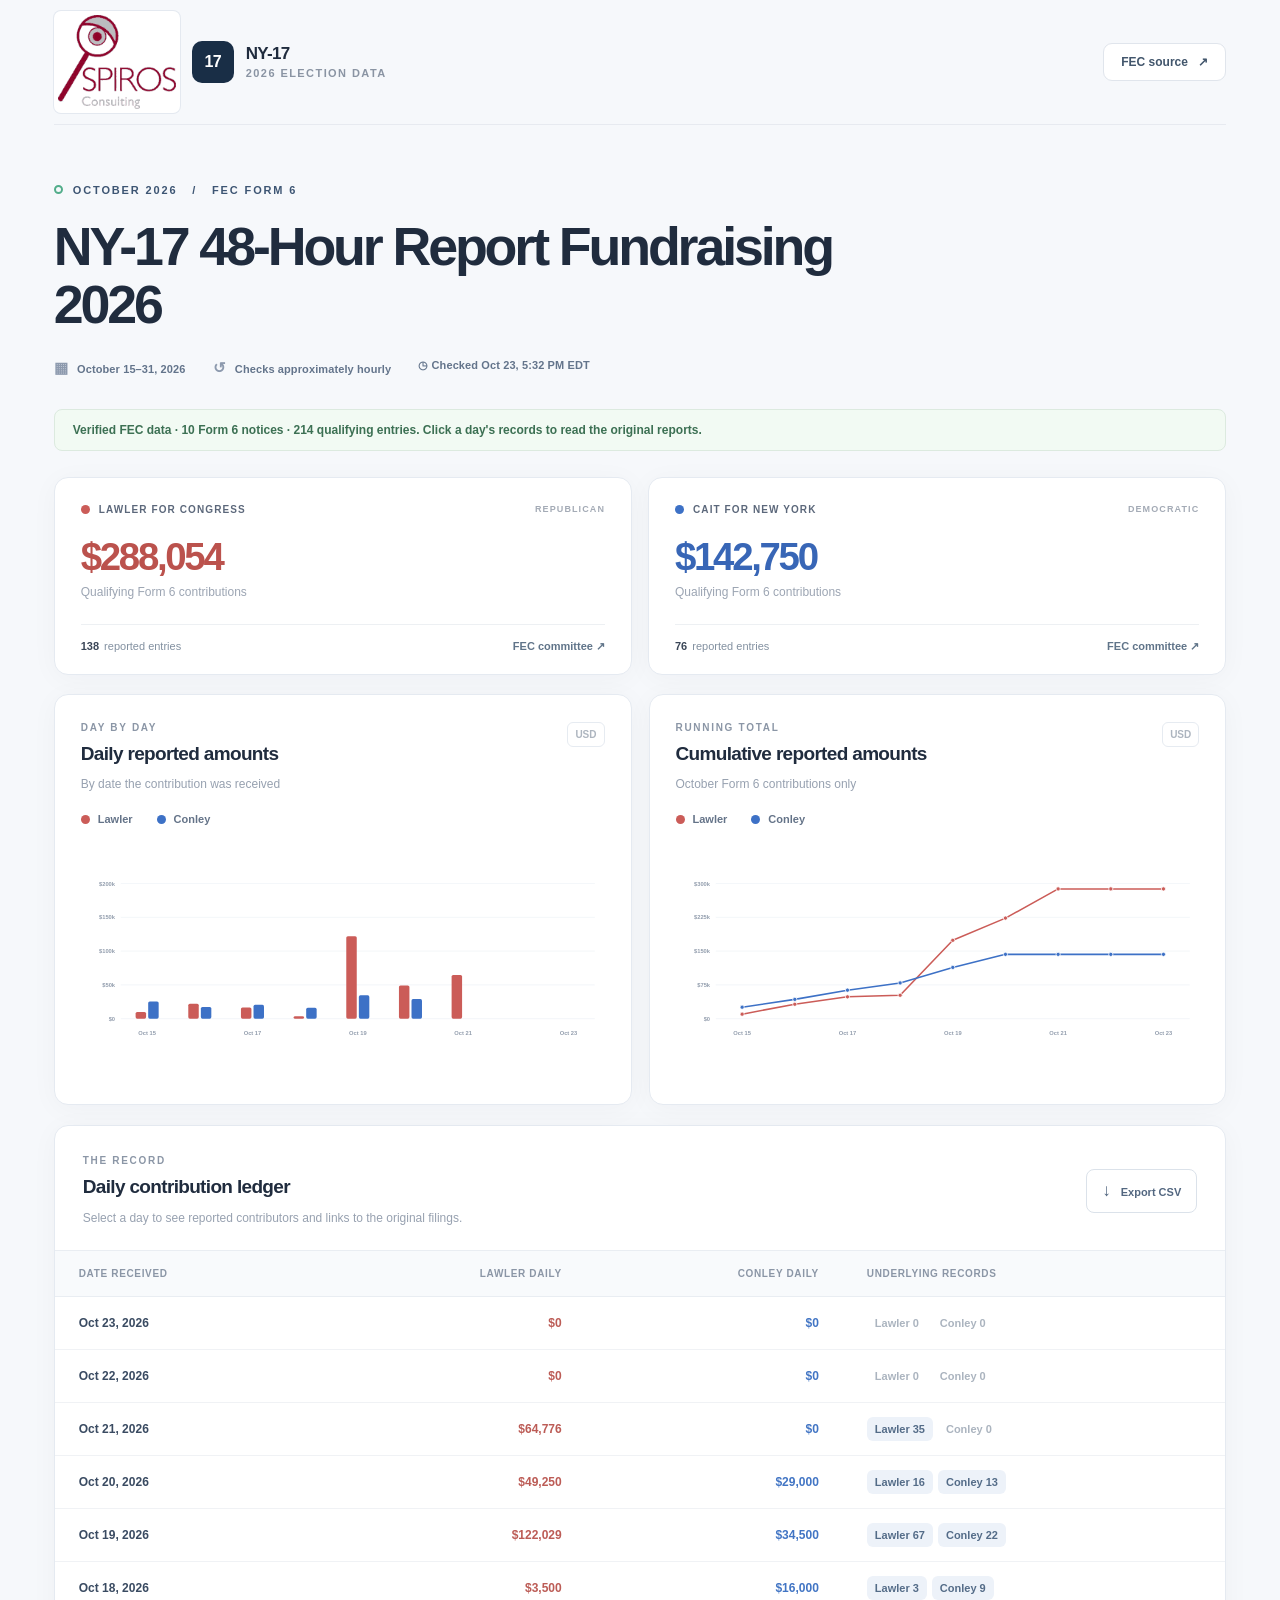
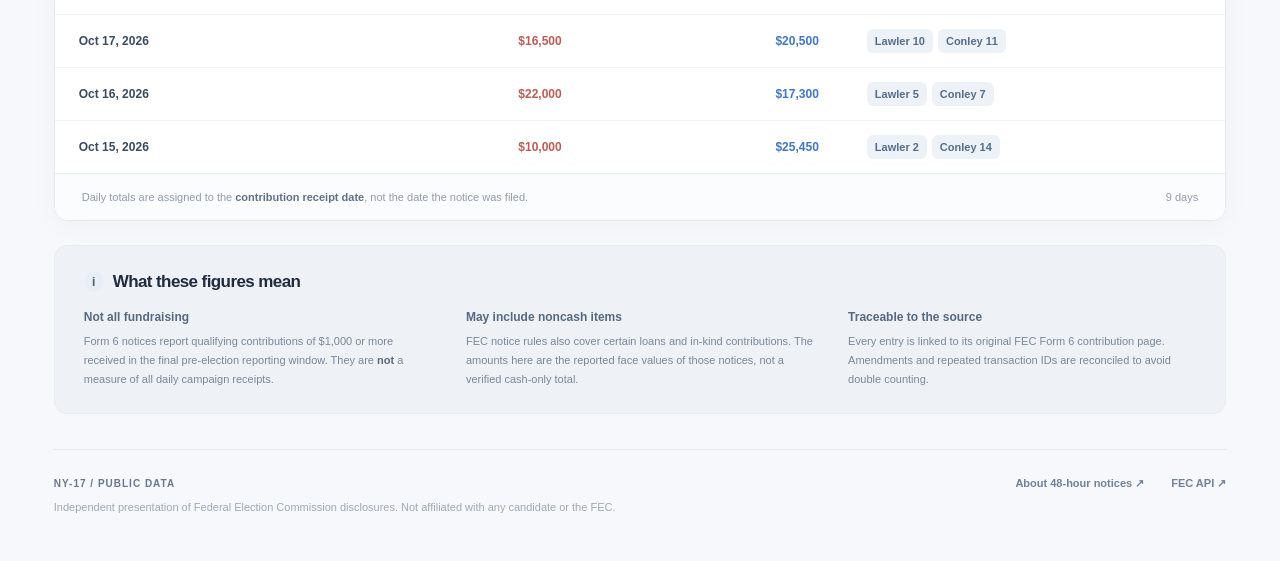
==== commit f08b0e64: "Extend approved Spiros logo to every 48-hour fundraising dashboard" ====
--- a/index.html
+++ b/index.html
@@ -6,13 +6,13 @@
   <meta name="theme-color" content="#f6f7fa">
   <meta name="description" content="Compare October 2026 FEC 48-hour contribution notices filed by Lawler for Congress and Cait for New York. Daily and cumulative totals with sources.">
   <title>NY-17 | 48-Hour Fundraising Tracker</title>
-  <link rel="stylesheet" href="./assets/styles.css?v=20261021-hide-difference-v2">
+  <link rel="stylesheet" href="./assets/styles.css?v=20261023-spiros-all-races-v1">
   <script defer src="./assets/app.js?v=20261021-hide-difference-v2"></script>
 </head>
 <body>
   <div class="page">
-    <header class="topbar">
-      <div class="brand"><span class="brand-mark" aria-hidden="true">17</span><div><strong>NY-17</strong><span>2026 Election Data</span></div></div>
+    <header class="topbar spiros-branded-header">
+      <div class="brand"><img class="spiros-header-logo" src="./race-assets/spiros-consulting-logo.png" alt="Spiros Consulting" width="160" height="127" decoding="async"><span class="brand-mark" aria-hidden="true">17</span><div><strong>NY-17</strong><span>2026 Election Data</span></div></div>
       <a class="header-link" href="https://www.fec.gov/data/filings/?data_type=efiling" target="_blank" rel="noopener noreferrer">FEC source <span aria-hidden="true">↗</span></a>
     </header>
     <main>
--- a/assets/styles.css
+++ b/assets/styles.css
@@ -118,3 +118,21 @@
 .dialog-footer { padding:14px 29px 20px; background:#f8fafc; color:#8a99a7; font-size:11px; border-top:1px solid #e8edf1 }
 @media (max-width:1110px) { .summary { grid-template-columns:1fr 1fr } .charts { grid-template-columns:1fr } .chart-host { height:310px } }
 @media (max-width:680px) { .page { padding:0 17px } .topbar { height:68px } .brand div span { font-size:9px } .hero { padding:37px 0 24px } .hero-sub { font-size:14px } .hero-details { gap:12px; flex-direction:column; margin-top:19px } .summary { grid-template-columns:1fr } .metric-card { padding:23px 21px 18px } .charts { margin-top:14px } .chart-panel { padding:21px 13px 9px } .chart-host { height:240px } .panel-head { padding:0 8px } .legend { margin-left:8px } .ledger-head { padding:23px 18px; align-items:start } .ledger-head h2 { font-size:18px } .export-button { padding:8px } .table-foot { padding:15px 18px; flex-direction:column } .explainer { padding:22px 20px } .explainer-grid { grid-template-columns:1fr; gap:18px } .footer { flex-direction:column } .footer-links { flex-wrap:wrap; gap:14px } }
+
+/* Spiros Consulting branding, matching the approved CA-13 pilot. */
+.spiros-branded-header {height:auto;min-height:120px;padding:11px 0;gap:16px}
+.spiros-branded-header .brand {gap:12px;min-width:0}
+.spiros-header-logo {display:block;flex:none;width:126px;height:auto;max-width:30vw;padding:4px;border-radius:7px;background:white;box-shadow:0 0 0 1px #e4e9f0}
+@media(max-width:680px) {
+ .spiros-branded-header {min-height:98px;padding:9px 0;gap:10px}
+ .spiros-header-logo {width:92px}
+ .spiros-branded-header .brand {gap:8px}
+ .spiros-branded-header .brand strong {font-size:15px}
+ .spiros-branded-header .brand div span {letter-spacing:.05em;font-size:9px}
+ .spiros-branded-header .header-link {font-size:10px;padding:9px;white-space:nowrap}
+}
+@media(max-width:400px) {
+ .spiros-header-logo {width:82px}
+ .spiros-branded-header .brand-mark {display:none}
+ .spiros-branded-header .header-link {font-size:9px;padding:8px}
+}
